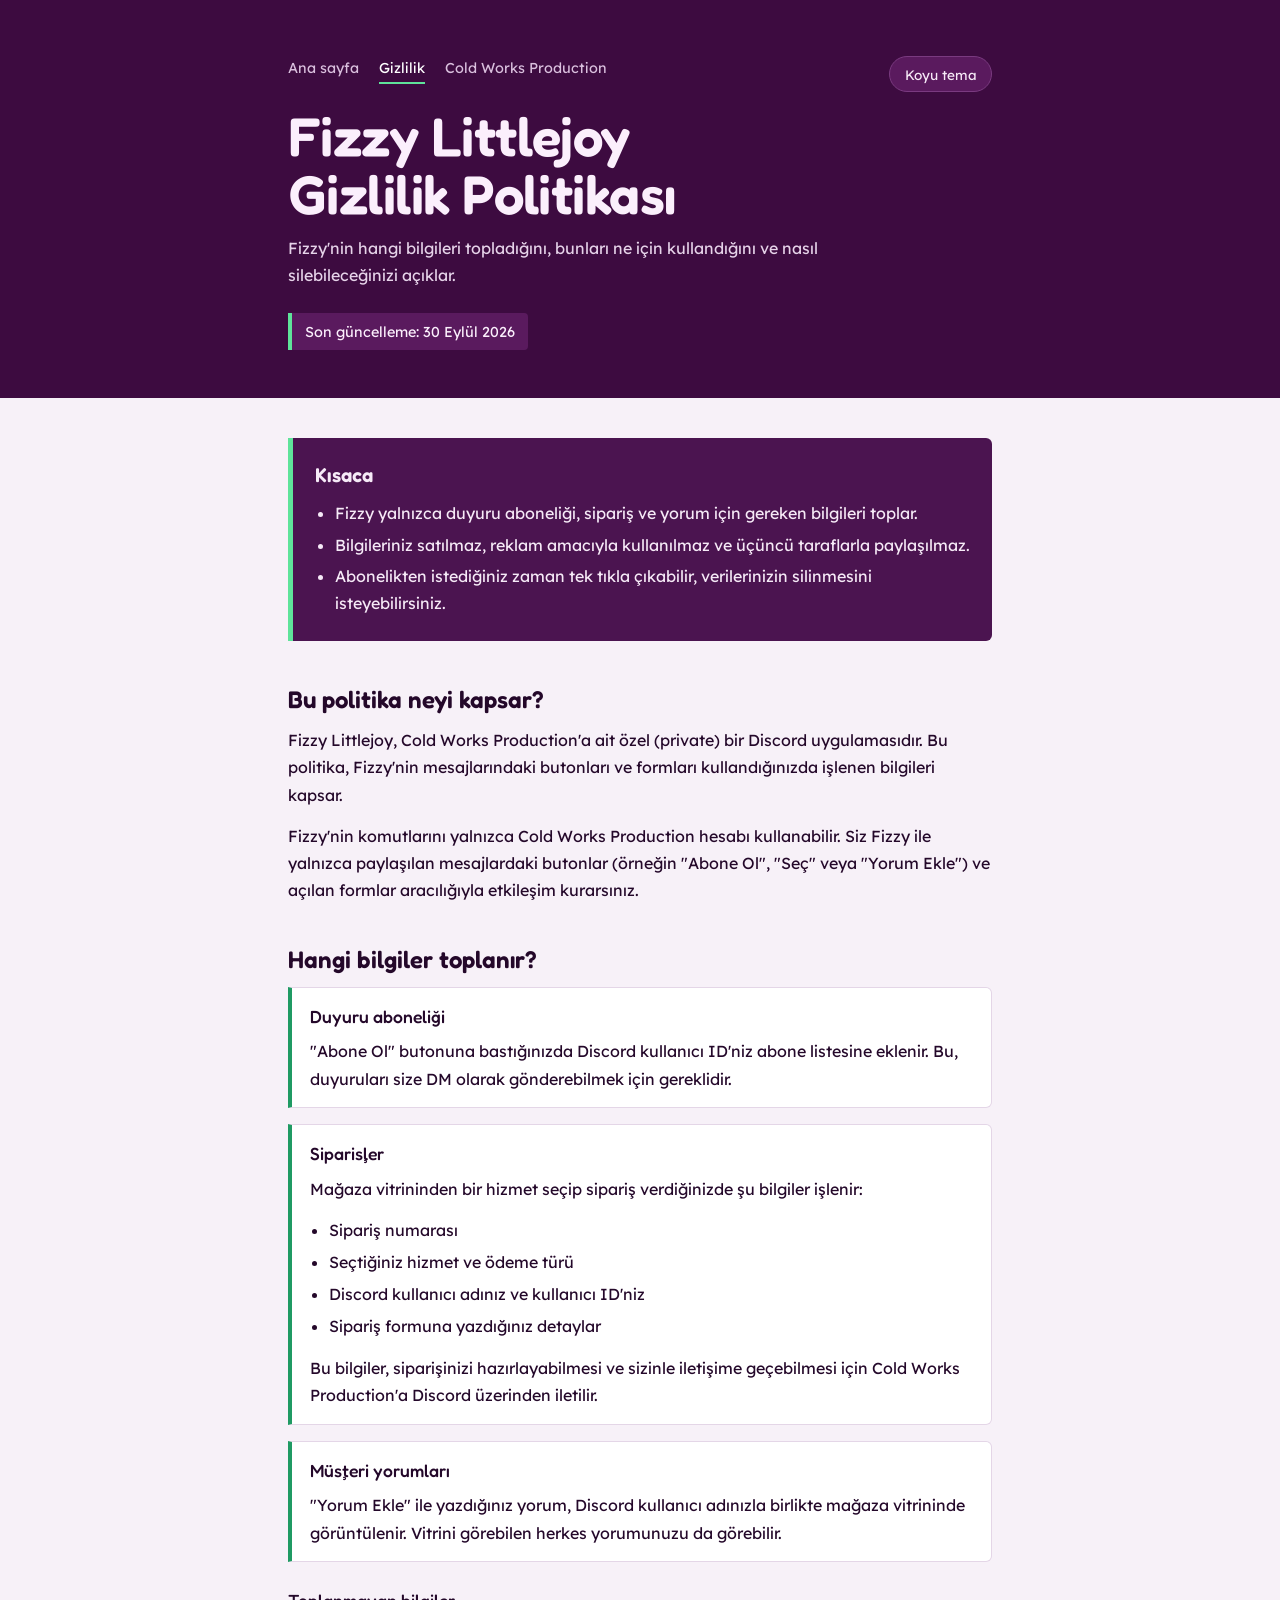
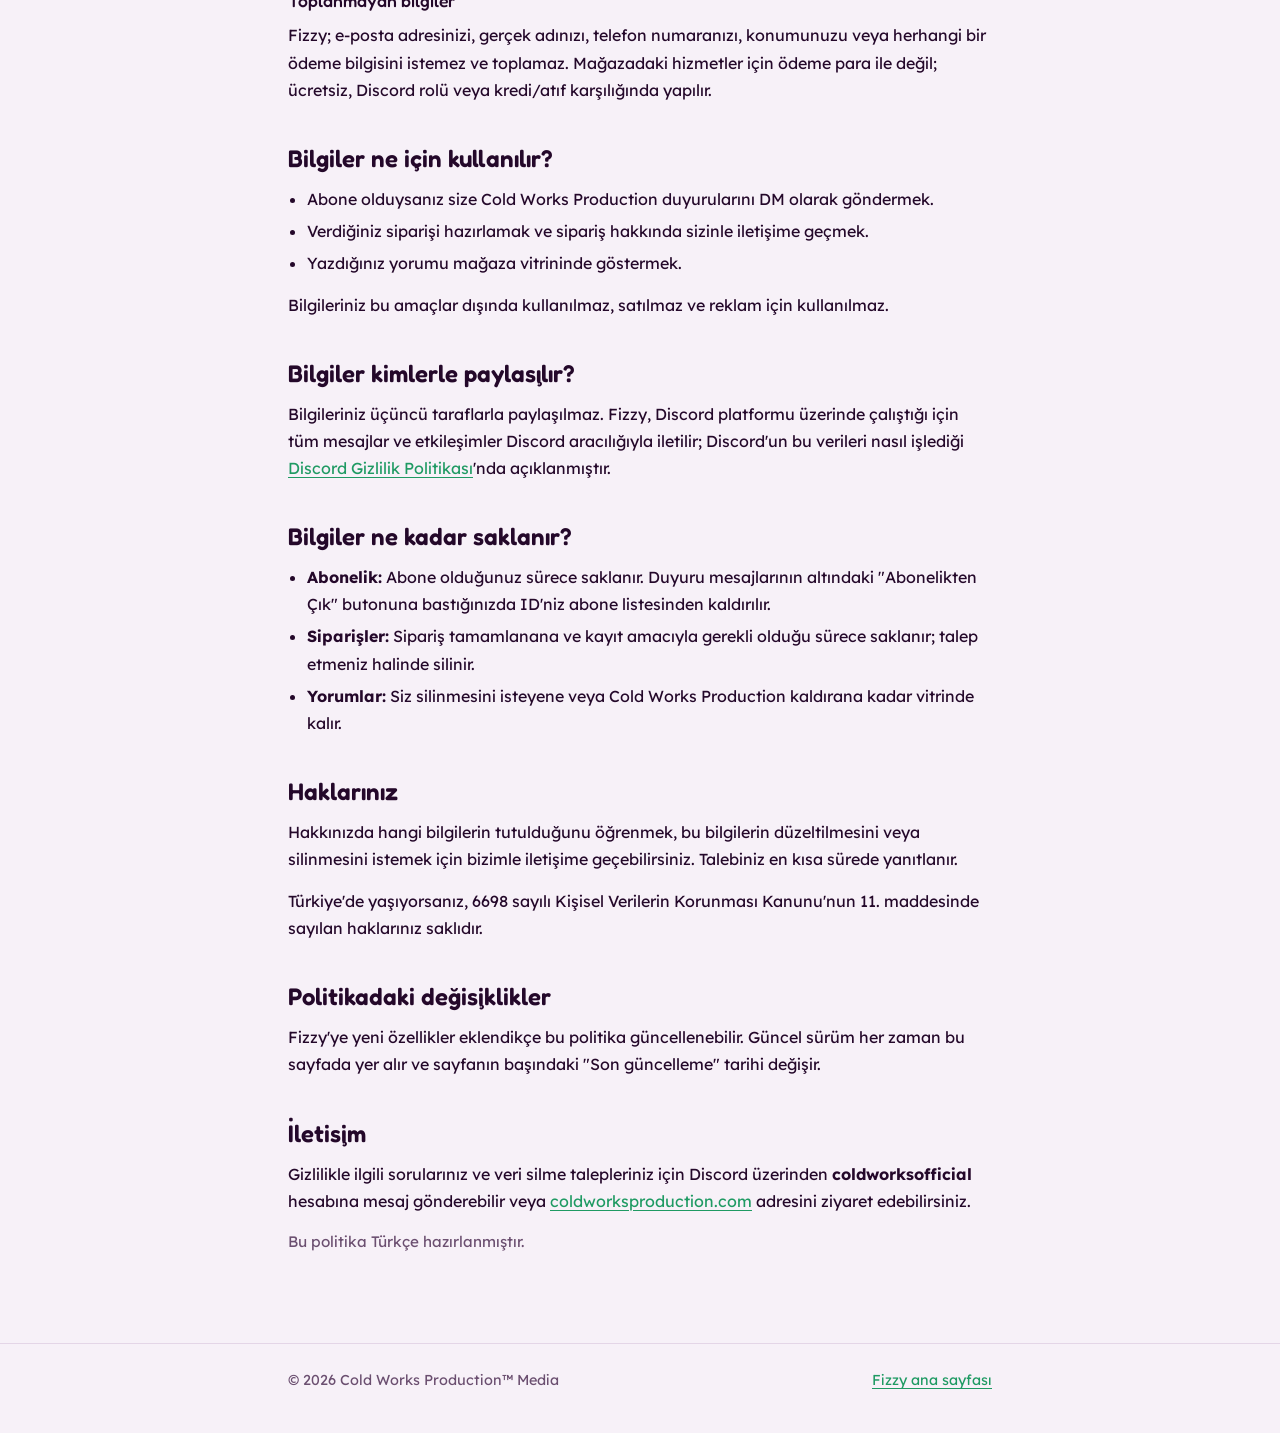
==== index.html @ 58dee3a3 "Add files via upload" ====
<!DOCTYPE html>
<html lang="tr">
<head>
<meta charset="UTF-8">
<meta name="viewport" content="width=device-width, initial-scale=1, viewport-fit=cover">
<title>Fizzy Littlejoy — Gizlilik Politikası</title>
<meta name="description" content="Fizzy Littlejoy Discord uygulamasının gizlilik politikası. Cold Works Production.">
<link rel="icon" href="data:image/svg+xml,<svg xmlns='http://www.w3.org/2000/svg' viewBox='0 0 100 100'><text y='.9em' font-size='90'>🫧</text></svg>">
<link rel="preconnect" href="https://fonts.googleapis.com">
<link rel="preconnect" href="https://fonts.gstatic.com" crossorigin>
<link href="https://fonts.googleapis.com/css2?family=Fredoka:wght@500;600&family=Lexend:wght@400;500&display=swap" rel="stylesheet">
<link rel="stylesheet" href="../style.css">
</head>
<body>

<header>
  <div class="wrap">
    <button class="theme-toggle" type="button" id="themeToggle" aria-label="Temayı değiştir">Koyu tema</button>
    <nav class="site-nav" aria-label="Site menüsü">
      <a href="../">Ana sayfa</a>
      <a href="./" aria-current="page">Gizlilik</a>
      <a href="https://coldworksproduction.com/">Cold Works Production</a>
    </nav>
    <h1>Fizzy Littlejoy<br>Gizlilik Politikası</h1>
    <p>Fizzy'nin hangi bilgileri topladığını, bunları ne için kullandığını ve nasıl silebileceğinizi açıklar.</p>
    <div class="updated">Son güncelleme: 30 Eylül 2026</div>
  </div>
</header>

<main>
  <div class="wrap">

    <div class="summary">
      <h2>Kısaca</h2>
      <ul>
        <li>Fizzy yalnızca duyuru aboneliği, sipariş ve yorum için gereken bilgileri toplar.</li>
        <li>Bilgileriniz satılmaz, reklam amacıyla kullanılmaz ve üçüncü taraflarla paylaşılmaz.</li>
        <li>Abonelikten istediğiniz zaman tek tıkla çıkabilir, verilerinizin silinmesini isteyebilirsiniz.</li>
      </ul>
    </div>

    <section id="hakkinda">
      <h2>Bu politika neyi kapsar?</h2>
      <p>Fizzy Littlejoy, Cold Works Production'a ait özel (private) bir Discord uygulamasıdır. Bu politika, Fizzy'nin mesajlarındaki butonları ve formları kullandığınızda işlenen bilgileri kapsar.</p>
      <p>Fizzy'nin komutlarını yalnızca Cold Works Production hesabı kullanabilir. Siz Fizzy ile yalnızca paylaşılan mesajlardaki butonlar (örneğin "Abone Ol", "Seç" veya "Yorum Ekle") ve açılan formlar aracılığıyla etkileşim kurarsınız.</p>
    </section>

    <section id="veriler">
      <h2>Hangi bilgiler toplanır?</h2>

      <div class="data">
        <h3>Duyuru aboneliği</h3>
        <p>"Abone Ol" butonuna bastığınızda Discord kullanıcı ID'niz abone listesine eklenir. Bu, duyuruları size DM olarak gönderebilmek için gereklidir.</p>
      </div>

      <div class="data">
        <h3>Siparişler</h3>
        <p>Mağaza vitrininden bir hizmet seçip sipariş verdiğinizde şu bilgiler işlenir:</p>
        <ul>
          <li>Sipariş numarası</li>
          <li>Seçtiğiniz hizmet ve ödeme türü</li>
          <li>Discord kullanıcı adınız ve kullanıcı ID'niz</li>
          <li>Sipariş formuna yazdığınız detaylar</li>
        </ul>
        <p>Bu bilgiler, siparişinizi hazırlayabilmesi ve sizinle iletişime geçebilmesi için Cold Works Production'a Discord üzerinden iletilir.</p>
      </div>

      <div class="data">
        <h3>Müşteri yorumları</h3>
        <p>"Yorum Ekle" ile yazdığınız yorum, Discord kullanıcı adınızla birlikte mağaza vitrininde görüntülenir. Vitrini görebilen herkes yorumunuzu da görebilir.</p>
      </div>

      <h3>Toplanmayan bilgiler</h3>
      <p>Fizzy; e-posta adresinizi, gerçek adınızı, telefon numaranızı, konumunuzu veya herhangi bir ödeme bilgisini istemez ve toplamaz. Mağazadaki hizmetler için ödeme para ile değil; ücretsiz, Discord rolü veya kredi/atıf karşılığında yapılır.</p>
    </section>

    <section id="kullanim">
      <h2>Bilgiler ne için kullanılır?</h2>
      <ul>
        <li>Abone olduysanız size Cold Works Production duyurularını DM olarak göndermek.</li>
        <li>Verdiğiniz siparişi hazırlamak ve sipariş hakkında sizinle iletişime geçmek.</li>
        <li>Yazdığınız yorumu mağaza vitrininde göstermek.</li>
      </ul>
      <p>Bilgileriniz bu amaçlar dışında kullanılmaz, satılmaz ve reklam için kullanılmaz.</p>
    </section>

    <section id="paylasim">
      <h2>Bilgiler kimlerle paylaşılır?</h2>
      <p>Bilgileriniz üçüncü taraflarla paylaşılmaz. Fizzy, Discord platformu üzerinde çalıştığı için tüm mesajlar ve etkileşimler Discord aracılığıyla iletilir; Discord'un bu verileri nasıl işlediği <a href="https://discord.com/privacy" rel="noopener">Discord Gizlilik Politikası</a>'nda açıklanmıştır.</p>
    </section>

    <section id="saklama">
      <h2>Bilgiler ne kadar saklanır?</h2>
      <ul>
        <li><strong>Abonelik:</strong> Abone olduğunuz sürece saklanır. Duyuru mesajlarının altındaki "Abonelikten Çık" butonuna bastığınızda ID'niz abone listesinden kaldırılır.</li>
        <li><strong>Siparişler:</strong> Sipariş tamamlanana ve kayıt amacıyla gerekli olduğu sürece saklanır; talep etmeniz halinde silinir.</li>
        <li><strong>Yorumlar:</strong> Siz silinmesini isteyene veya Cold Works Production kaldırana kadar vitrinde kalır.</li>
      </ul>
    </section>

    <section id="haklar">
      <h2>Haklarınız</h2>
      <p>Hakkınızda hangi bilgilerin tutulduğunu öğrenmek, bu bilgilerin düzeltilmesini veya silinmesini istemek için bizimle iletişime geçebilirsiniz. Talebiniz en kısa sürede yanıtlanır.</p>
      <p>Türkiye'de yaşıyorsanız, 6698 sayılı Kişisel Verilerin Korunması Kanunu'nun 11. maddesinde sayılan haklarınız saklıdır.</p>
    </section>

    <section id="degisiklikler">
      <h2>Politikadaki değişiklikler</h2>
      <p>Fizzy'ye yeni özellikler eklendikçe bu politika güncellenebilir. Güncel sürüm her zaman bu sayfada yer alır ve sayfanın başındaki "Son güncelleme" tarihi değişir.</p>
    </section>

    <section id="iletisim">
      <h2>İletişim</h2>
      <p>Gizlilikle ilgili sorularınız ve veri silme talepleriniz için Discord üzerinden <strong>coldworksofficial</strong> hesabına mesaj gönderebilir veya <a href="https://coldworksproduction.com/">coldworksproduction.com</a> adresini ziyaret edebilirsiniz.</p>
      <p class="note">Bu politika Türkçe hazırlanmıştır.</p>
    </section>

  </div>
</main>

<footer>
  <div class="wrap">
    <span>© <span id="year">2026</span> Cold Works Production™ Media</span>
    <a href="../">Fizzy ana sayfası</a>
  </div>
</footer>

<script src="../script.js"></script>
</body>
</html>
---- style.css ----
:root {
  --plum: #3d0b40;
  --plum-soft: #5a1a5e;
  --embed: #4b1450;
  --paper: #f7f1f8;
  --card: #ffffff;
  --ink: #24082a;
  --muted: #6b4f70;
  --fizzy: #1f9a63;
  --fizzy-bright: #5fe39a;
  --line: #e4d6e7;
  --head-font: "Fredoka", "Trebuchet MS", system-ui, sans-serif;
  --body-font: "Lexend", "Segoe UI", system-ui, sans-serif;
  box-sizing: border-box;
  padding-top: env(safe-area-inset-top, 0px);
  padding-bottom: env(safe-area-inset-bottom, 0px);
}
@media (prefers-color-scheme: dark) {
  :root:not([data-theme="light"]) {
    --paper: #1b0a1e;
    --card: #2a1030;
    --ink: #f3e8f5;
    --muted: #c3a9c8;
    --fizzy: #5fe39a;
    --line: #43214a;
  }
}
:root[data-theme="dark"] {
  --paper: #1b0a1e;
  --card: #2a1030;
  --ink: #f3e8f5;
  --muted: #c3a9c8;
  --fizzy: #5fe39a;
  --line: #43214a;
}
*, *::before, *::after { box-sizing: inherit; }
html { scroll-padding-top: env(safe-area-inset-top, 0px); }
body {
  margin: 0;
  background: var(--paper);
  color: var(--ink);
  font-family: var(--body-font);
  font-size: 1rem;
  line-height: 1.7;
}
a { color: var(--fizzy); text-underline-offset: 3px; }
a:focus-visible { outline: 3px solid var(--fizzy-bright); outline-offset: 2px; border-radius: 3px; }

header {
  background: var(--plum);
  color: #fbeffc;
  padding: 3.5rem 1.25rem 3rem;
}
.wrap { max-width: 44rem; margin: 0 auto; }
.brand {
  display: inline-block;
  font-size: 0.9rem;
  color: #d9bfdd;
  text-decoration: none;
  margin-bottom: 1.5rem;
}
.brand:hover { color: #fff; }
header h1 {
  font-family: var(--head-font);
  font-weight: 600;
  font-size: clamp(2.2rem, 7vw, 3.4rem);
  line-height: 1.05;
  margin: 0 0 0.75rem;
  letter-spacing: -0.01em;
}
header p { margin: 0; color: #e6d3e9; max-width: 36rem; }
.updated {
  margin-top: 1.5rem;
  display: inline-block;
  background: var(--plum-soft);
  border-left: 4px solid var(--fizzy-bright);
  padding: 0.4rem 0.8rem;
  border-radius: 0 4px 4px 0;
  font-size: 0.9rem;
}

main { padding: 2.5rem 1.25rem 3rem; }
.summary {
  background: var(--embed);
  color: #f6eaf7;
  border-left: 5px solid var(--fizzy-bright);
  border-radius: 0 6px 6px 0;
  padding: 1.25rem 1.4rem;
  margin-bottom: 2.75rem;
}
.summary h2 {
  font-family: var(--head-font);
  font-weight: 600;
  font-size: 1.25rem;
  margin: 0 0 0.5rem;
}
.summary ul { margin: 0; padding-left: 1.2rem; }
.summary li { margin: 0.25rem 0; }

section { margin-bottom: 2.5rem; }
section h2 {
  font-family: var(--head-font);
  font-weight: 600;
  font-size: 1.5rem;
  line-height: 1.25;
  margin: 0 0 0.75rem;
}
section h3 {
  font-family: var(--head-font);
  font-weight: 500;
  font-size: 1.1rem;
  margin: 1.5rem 0 0.4rem;
}
section p { margin: 0 0 0.9rem; }
section ul { margin: 0 0 0.9rem; padding-left: 1.2rem; }
section li { margin: 0.3rem 0; }

.data {
  background: var(--card);
  border: 1px solid var(--line);
  border-left: 4px solid var(--fizzy);
  border-radius: 0 6px 6px 0;
  padding: 0.9rem 1.1rem;
  margin: 0 0 1rem;
}
.data h3 { margin-top: 0; }
.data p:last-child, .data ul:last-child { margin-bottom: 0; }
.note { color: var(--muted); font-size: 0.95rem; }

footer {
  border-top: 1px solid var(--line);
  padding: 1.5rem 1.25rem 2.5rem;
  color: var(--muted);
  font-size: 0.9rem;
}
footer .wrap { display: flex; flex-wrap: wrap; gap: 0.5rem 1.5rem; justify-content: space-between; }

.theme-toggle {
  float: right;
  font: inherit;
  font-size: 0.85rem;
  color: #f6eaf7;
  background: var(--plum-soft);
  border: 1px solid #7a3a80;
  border-radius: 999px;
  padding: 0.35rem 0.9rem;
  cursor: pointer;
}
.theme-toggle:hover { background: #6d2472; }
.theme-toggle:focus-visible { outline: 3px solid var(--fizzy-bright); outline-offset: 2px; }

.site-nav {
  display: flex;
  flex-wrap: wrap;
  gap: 0.4rem 1.25rem;
  margin-bottom: 1.5rem;
  font-size: 0.9rem;
}
.site-nav a {
  color: #d9bfdd;
  text-decoration: none;
  padding-bottom: 2px;
  border-bottom: 2px solid transparent;
}
.site-nav a:hover { color: #fff; }
.site-nav a[aria-current="page"] {
  color: #fff;
  border-bottom-color: var(--fizzy-bright);
}
.site-nav a:focus-visible { outline: 3px solid var(--fizzy-bright); outline-offset: 2px; border-radius: 3px; }
.summary p { margin: 0; }
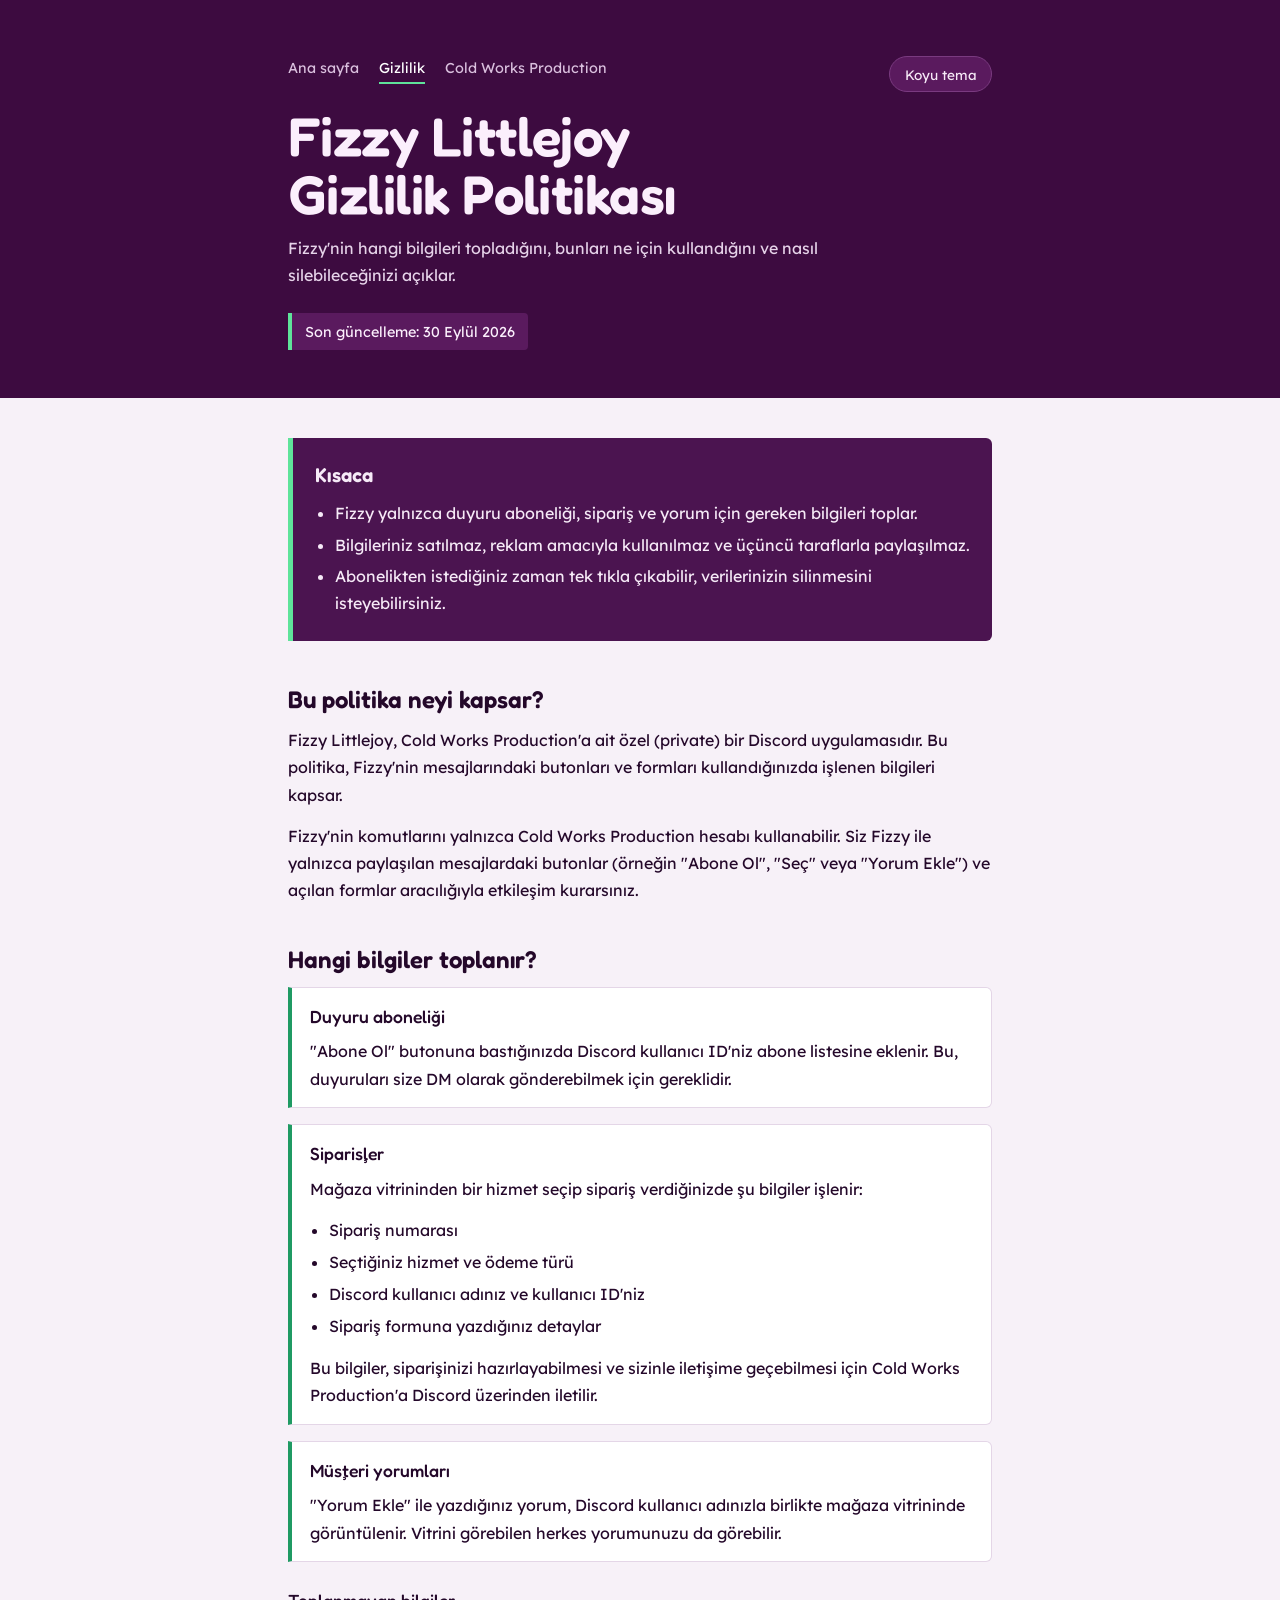
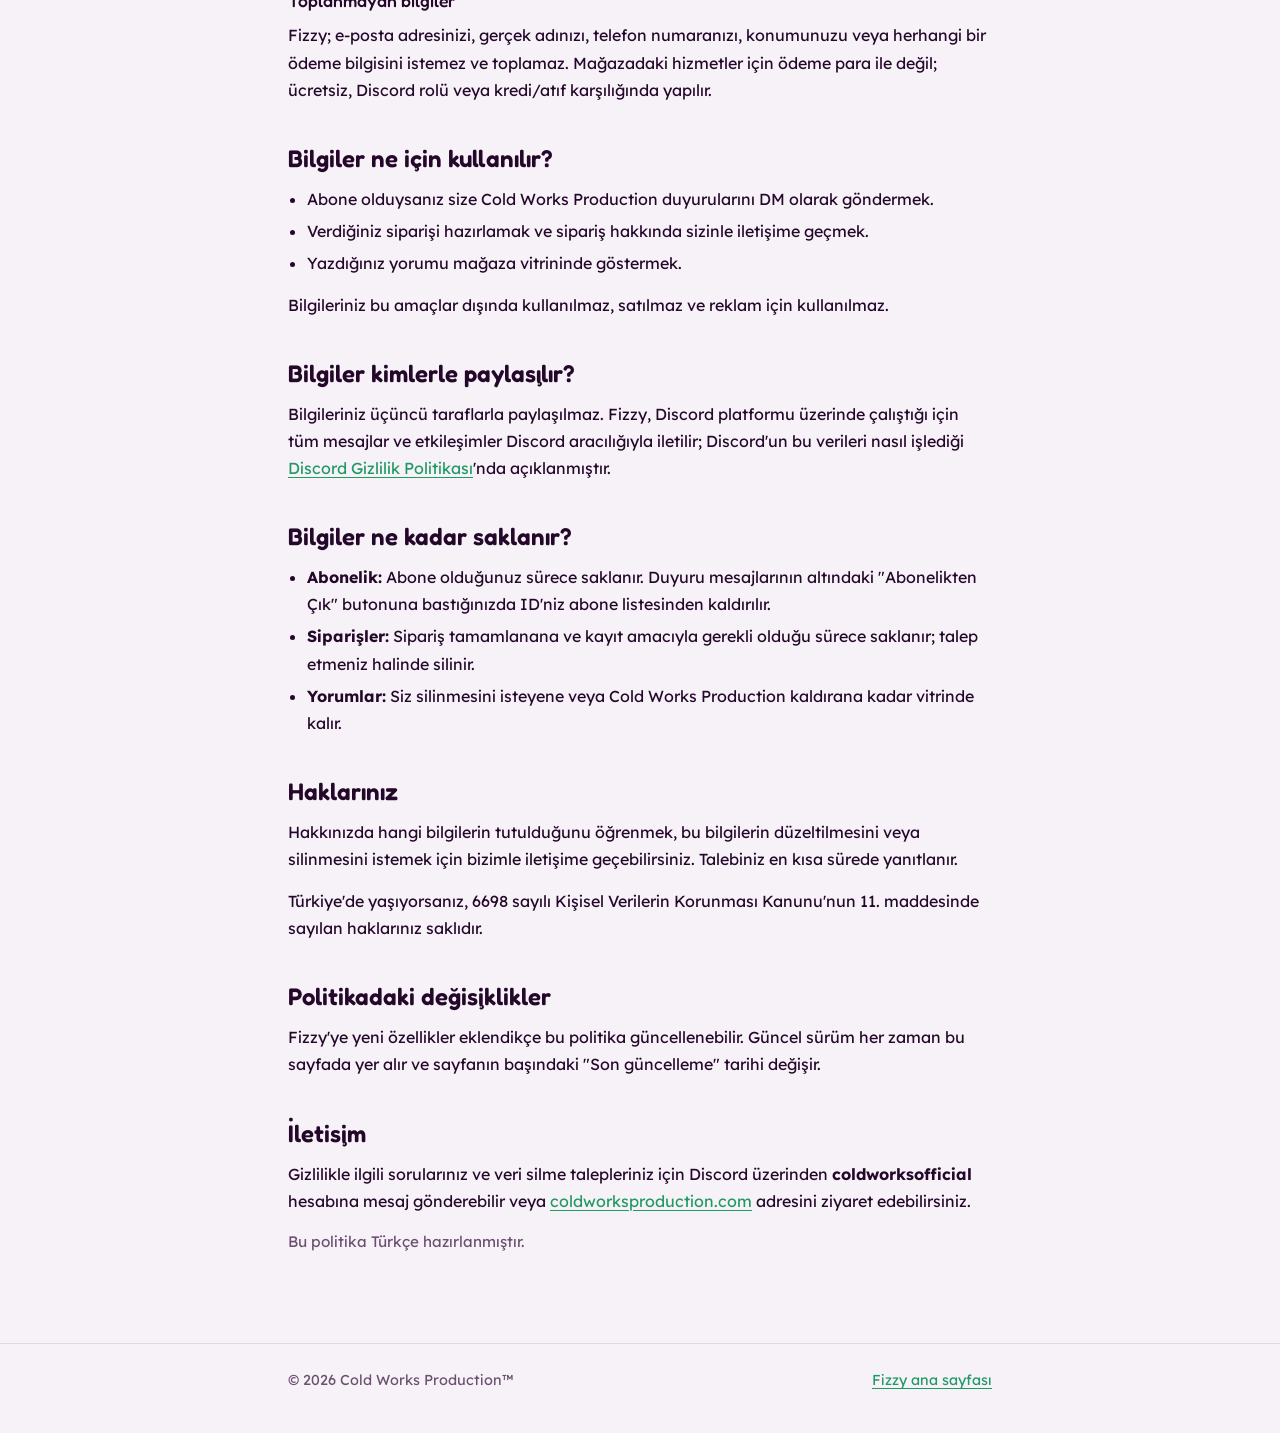
==== commit 0ccb43db: "Fix footer copyright text formatting" ====
--- a/index.html
+++ b/index.html
@@ -120,7 +120,7 @@
 
 <footer>
   <div class="wrap">
-    <span>© <span id="year">2026</span> Cold Works Production™ Media</span>
+    <span>© <span id="year">2026</span> Cold Works Production™</span>
     <a href="../">Fizzy ana sayfası</a>
   </div>
 </footer>
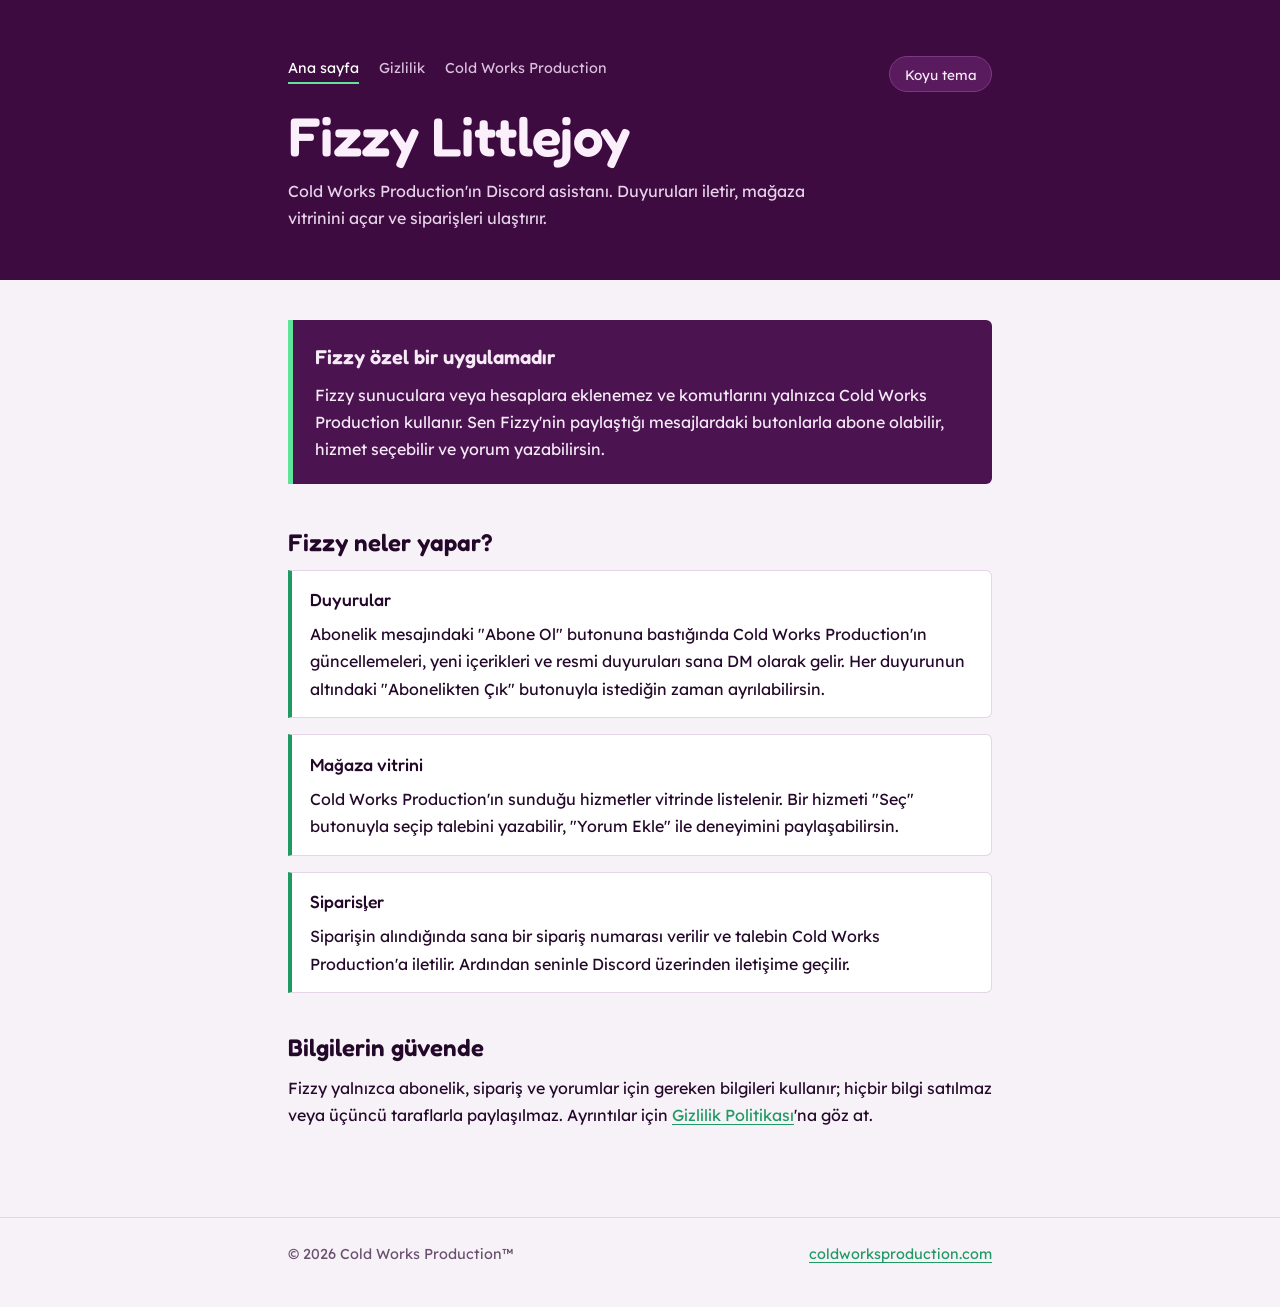
==== commit 0daebf1e: "Update privacy policy and site navigation links" ====
--- a/index.html
+++ b/index.html
@@ -3,13 +3,13 @@
 <head>
 <meta charset="UTF-8">
 <meta name="viewport" content="width=device-width, initial-scale=1, viewport-fit=cover">
-<title>Fizzy Littlejoy — Gizlilik Politikası</title>
-<meta name="description" content="Fizzy Littlejoy Discord uygulamasının gizlilik politikası. Cold Works Production.">
+<title>Fizzy Littlejoy — Cold Works Production</title>
+<meta name="description" content="Fizzy Littlejoy, Cold Works Production'ın duyuru ve mağaza asistanı Discord uygulaması.">
 <link rel="icon" href="data:image/svg+xml,<svg xmlns='http://www.w3.org/2000/svg' viewBox='0 0 100 100'><text y='.9em' font-size='90'>🫧</text></svg>">
 <link rel="preconnect" href="https://fonts.googleapis.com">
 <link rel="preconnect" href="https://fonts.gstatic.com" crossorigin>
 <link href="https://fonts.googleapis.com/css2?family=Fredoka:wght@500;600&family=Lexend:wght@400;500&display=swap" rel="stylesheet">
-<link rel="stylesheet" href="../style.css">
+<link rel="stylesheet" href="style.css">
 </head>
 <body>
 
@@ -17,13 +17,12 @@
   <div class="wrap">
     <button class="theme-toggle" type="button" id="themeToggle" aria-label="Temayı değiştir">Koyu tema</button>
     <nav class="site-nav" aria-label="Site menüsü">
-      <a href="../">Ana sayfa</a>
-      <a href="./" aria-current="page">Gizlilik</a>
+      <a href="./" aria-current="page">Ana sayfa</a>
+      <a href="privacy/">Gizlilik</a>
       <a href="https://coldworksproduction.com/">Cold Works Production</a>
     </nav>
-    <h1>Fizzy Littlejoy<br>Gizlilik Politikası</h1>
-    <p>Fizzy'nin hangi bilgileri topladığını, bunları ne için kullandığını ve nasıl silebileceğinizi açıklar.</p>
-    <div class="updated">Son güncelleme: 30 Eylül 2026</div>
+    <h1>Fizzy Littlejoy</h1>
+    <p>Cold Works Production'ın Discord asistanı. Duyuruları iletir, mağaza vitrinini açar ve siparişleri ulaştırır.</p>
   </div>
 </header>
 
@@ -31,88 +30,32 @@
   <div class="wrap">
 
     <div class="summary">
-      <h2>Kısaca</h2>
-      <ul>
-        <li>Fizzy yalnızca duyuru aboneliği, sipariş ve yorum için gereken bilgileri toplar.</li>
-        <li>Bilgileriniz satılmaz, reklam amacıyla kullanılmaz ve üçüncü taraflarla paylaşılmaz.</li>
-        <li>Abonelikten istediğiniz zaman tek tıkla çıkabilir, verilerinizin silinmesini isteyebilirsiniz.</li>
-      </ul>
+      <h2>Fizzy özel bir uygulamadır</h2>
+      <p>Fizzy sunuculara veya hesaplara eklenemez ve komutlarını yalnızca Cold Works Production kullanır. Sen Fizzy'nin paylaştığı mesajlardaki butonlarla abone olabilir, hizmet seçebilir ve yorum yazabilirsin.</p>
     </div>
 
-    <section id="hakkinda">
-      <h2>Bu politika neyi kapsar?</h2>
-      <p>Fizzy Littlejoy, Cold Works Production'a ait özel (private) bir Discord uygulamasıdır. Bu politika, Fizzy'nin mesajlarındaki butonları ve formları kullandığınızda işlenen bilgileri kapsar.</p>
-      <p>Fizzy'nin komutlarını yalnızca Cold Works Production hesabı kullanabilir. Siz Fizzy ile yalnızca paylaşılan mesajlardaki butonlar (örneğin "Abone Ol", "Seç" veya "Yorum Ekle") ve açılan formlar aracılığıyla etkileşim kurarsınız.</p>
-    </section>
-
-    <section id="veriler">
-      <h2>Hangi bilgiler toplanır?</h2>
+    <section id="neler-yapar">
+      <h2>Fizzy neler yapar?</h2>
 
       <div class="data">
-        <h3>Duyuru aboneliği</h3>
-        <p>"Abone Ol" butonuna bastığınızda Discord kullanıcı ID'niz abone listesine eklenir. Bu, duyuruları size DM olarak gönderebilmek için gereklidir.</p>
+        <h3>Duyurular</h3>
+        <p>Abonelik mesajındaki "Abone Ol" butonuna bastığında Cold Works Production'ın güncellemeleri, yeni içerikleri ve resmi duyuruları sana DM olarak gelir. Her duyurunun altındaki "Abonelikten Çık" butonuyla istediğin zaman ayrılabilirsin.</p>
+      </div>
+
+      <div class="data">
+        <h3>Mağaza vitrini</h3>
+        <p>Cold Works Production'ın sunduğu hizmetler vitrinde listelenir. Bir hizmeti "Seç" butonuyla seçip talebini yazabilir, "Yorum Ekle" ile deneyimini paylaşabilirsin.</p>
       </div>
 
       <div class="data">
         <h3>Siparişler</h3>
-        <p>Mağaza vitrininden bir hizmet seçip sipariş verdiğinizde şu bilgiler işlenir:</p>
-        <ul>
-          <li>Sipariş numarası</li>
-          <li>Seçtiğiniz hizmet ve ödeme türü</li>
-          <li>Discord kullanıcı adınız ve kullanıcı ID'niz</li>
-          <li>Sipariş formuna yazdığınız detaylar</li>
-        </ul>
-        <p>Bu bilgiler, siparişinizi hazırlayabilmesi ve sizinle iletişime geçebilmesi için Cold Works Production'a Discord üzerinden iletilir.</p>
+        <p>Siparişin alındığında sana bir sipariş numarası verilir ve talebin Cold Works Production'a iletilir. Ardından seninle Discord üzerinden iletişime geçilir.</p>
       </div>
-
-      <div class="data">
-        <h3>Müşteri yorumları</h3>
-        <p>"Yorum Ekle" ile yazdığınız yorum, Discord kullanıcı adınızla birlikte mağaza vitrininde görüntülenir. Vitrini görebilen herkes yorumunuzu da görebilir.</p>
-      </div>
-
-      <h3>Toplanmayan bilgiler</h3>
-      <p>Fizzy; e-posta adresinizi, gerçek adınızı, telefon numaranızı, konumunuzu veya herhangi bir ödeme bilgisini istemez ve toplamaz. Mağazadaki hizmetler için ödeme para ile değil; ücretsiz, Discord rolü veya kredi/atıf karşılığında yapılır.</p>
     </section>
 
-    <section id="kullanim">
-      <h2>Bilgiler ne için kullanılır?</h2>
-      <ul>
-        <li>Abone olduysanız size Cold Works Production duyurularını DM olarak göndermek.</li>
-        <li>Verdiğiniz siparişi hazırlamak ve sipariş hakkında sizinle iletişime geçmek.</li>
-        <li>Yazdığınız yorumu mağaza vitrininde göstermek.</li>
-      </ul>
-      <p>Bilgileriniz bu amaçlar dışında kullanılmaz, satılmaz ve reklam için kullanılmaz.</p>
-    </section>
-
-    <section id="paylasim">
-      <h2>Bilgiler kimlerle paylaşılır?</h2>
-      <p>Bilgileriniz üçüncü taraflarla paylaşılmaz. Fizzy, Discord platformu üzerinde çalıştığı için tüm mesajlar ve etkileşimler Discord aracılığıyla iletilir; Discord'un bu verileri nasıl işlediği <a href="https://discord.com/privacy" rel="noopener">Discord Gizlilik Politikası</a>'nda açıklanmıştır.</p>
-    </section>
-
-    <section id="saklama">
-      <h2>Bilgiler ne kadar saklanır?</h2>
-      <ul>
-        <li><strong>Abonelik:</strong> Abone olduğunuz sürece saklanır. Duyuru mesajlarının altındaki "Abonelikten Çık" butonuna bastığınızda ID'niz abone listesinden kaldırılır.</li>
-        <li><strong>Siparişler:</strong> Sipariş tamamlanana ve kayıt amacıyla gerekli olduğu sürece saklanır; talep etmeniz halinde silinir.</li>
-        <li><strong>Yorumlar:</strong> Siz silinmesini isteyene veya Cold Works Production kaldırana kadar vitrinde kalır.</li>
-      </ul>
-    </section>
-
-    <section id="haklar">
-      <h2>Haklarınız</h2>
-      <p>Hakkınızda hangi bilgilerin tutulduğunu öğrenmek, bu bilgilerin düzeltilmesini veya silinmesini istemek için bizimle iletişime geçebilirsiniz. Talebiniz en kısa sürede yanıtlanır.</p>
-      <p>Türkiye'de yaşıyorsanız, 6698 sayılı Kişisel Verilerin Korunması Kanunu'nun 11. maddesinde sayılan haklarınız saklıdır.</p>
-    </section>
-
-    <section id="degisiklikler">
-      <h2>Politikadaki değişiklikler</h2>
-      <p>Fizzy'ye yeni özellikler eklendikçe bu politika güncellenebilir. Güncel sürüm her zaman bu sayfada yer alır ve sayfanın başındaki "Son güncelleme" tarihi değişir.</p>
-    </section>
-
-    <section id="iletisim">
-      <h2>İletişim</h2>
-      <p>Gizlilikle ilgili sorularınız ve veri silme talepleriniz için Discord üzerinden <strong>coldworksofficial</strong> hesabına mesaj gönderebilir veya <a href="https://coldworksproduction.com/">coldworksproduction.com</a> adresini ziyaret edebilirsiniz.</p>
-      <p class="note">Bu politika Türkçe hazırlanmıştır.</p>
+    <section id="gizlilik">
+      <h2>Bilgilerin güvende</h2>
+      <p>Fizzy yalnızca abonelik, sipariş ve yorumlar için gereken bilgileri kullanır; hiçbir bilgi satılmaz veya üçüncü taraflarla paylaşılmaz. Ayrıntılar için <a href="privacy/">Gizlilik Politikası</a>'na göz at.</p>
     </section>
 
   </div>
@@ -121,10 +64,10 @@
 <footer>
   <div class="wrap">
     <span>© <span id="year">2026</span> Cold Works Production™</span>
-    <a href="../">Fizzy ana sayfası</a>
+    <a href="https://coldworksproduction.com/">coldworksproduction.com</a>
   </div>
 </footer>
 
-<script src="../script.js"></script>
+<script src="script.js"></script>
 </body>
 </html>
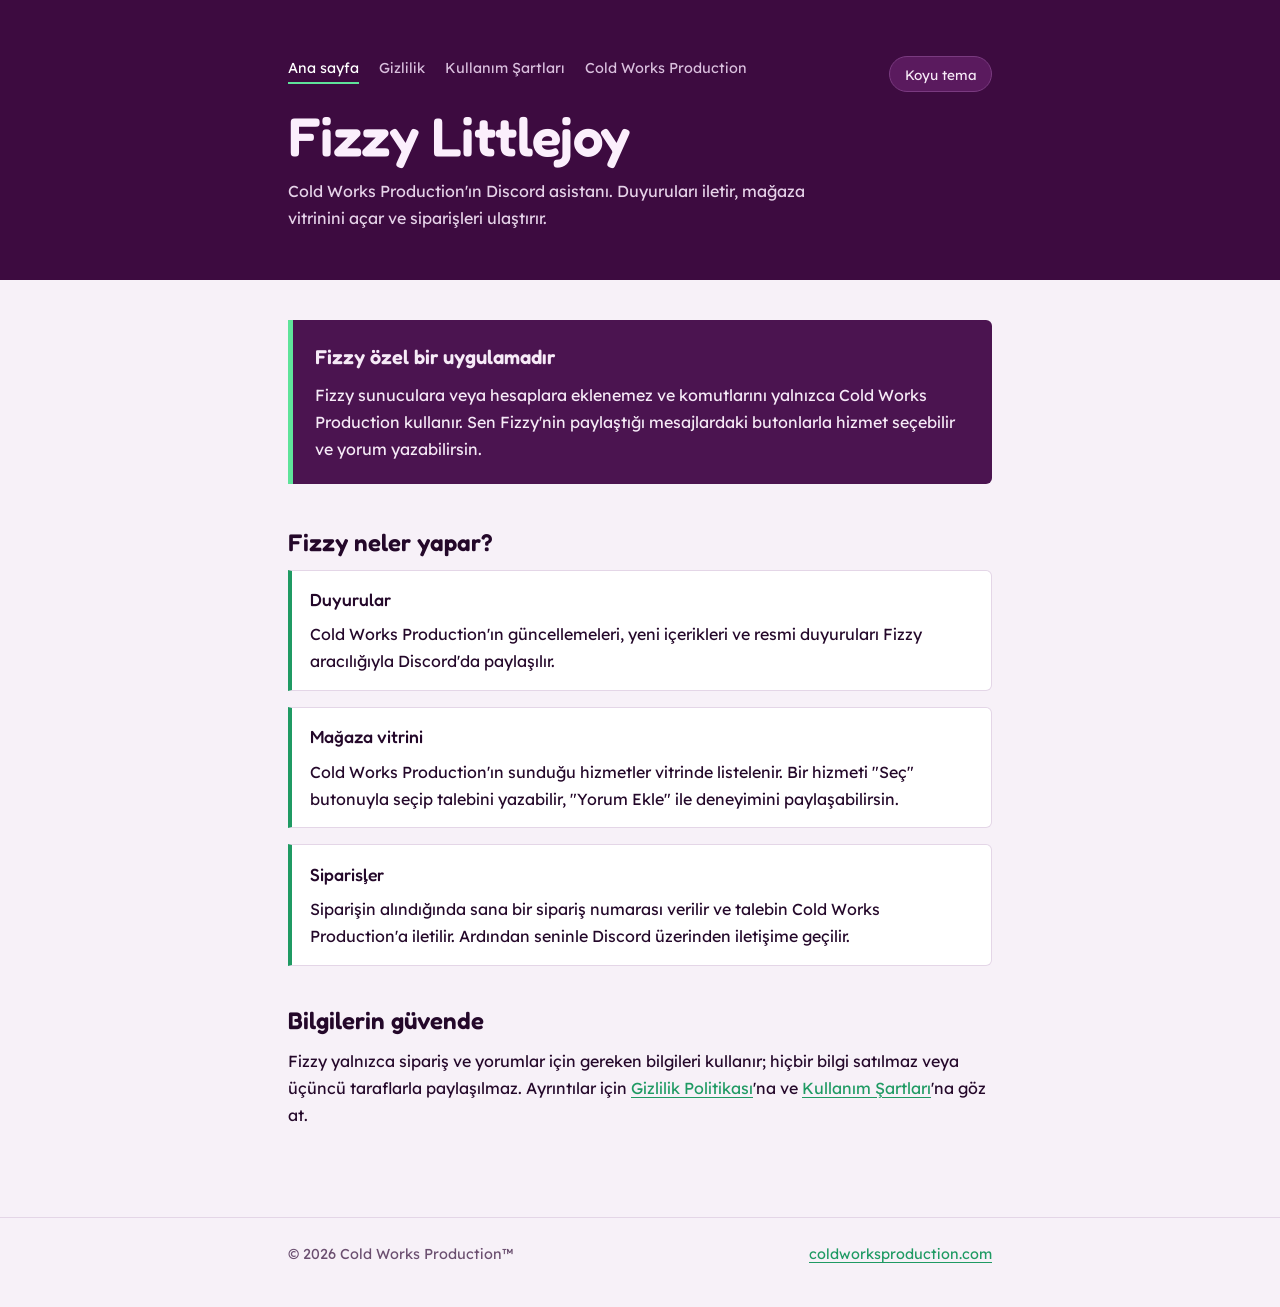
==== commit 71006336: "Update privacy policy and terms links in index.html" ====
--- a/index.html
+++ b/index.html
@@ -19,6 +19,7 @@
     <nav class="site-nav" aria-label="Site menüsü">
       <a href="./" aria-current="page">Ana sayfa</a>
       <a href="privacy/">Gizlilik</a>
+      <a href="terms/">Kullanım Şartları</a>
       <a href="https://coldworksproduction.com/">Cold Works Production</a>
     </nav>
     <h1>Fizzy Littlejoy</h1>
@@ -31,7 +32,7 @@
 
     <div class="summary">
       <h2>Fizzy özel bir uygulamadır</h2>
-      <p>Fizzy sunuculara veya hesaplara eklenemez ve komutlarını yalnızca Cold Works Production kullanır. Sen Fizzy'nin paylaştığı mesajlardaki butonlarla abone olabilir, hizmet seçebilir ve yorum yazabilirsin.</p>
+      <p>Fizzy sunuculara veya hesaplara eklenemez ve komutlarını yalnızca Cold Works Production kullanır. Sen Fizzy'nin paylaştığı mesajlardaki butonlarla hizmet seçebilir ve yorum yazabilirsin.</p>
     </div>
 
     <section id="neler-yapar">
@@ -39,7 +40,7 @@
 
       <div class="data">
         <h3>Duyurular</h3>
-        <p>Abonelik mesajındaki "Abone Ol" butonuna bastığında Cold Works Production'ın güncellemeleri, yeni içerikleri ve resmi duyuruları sana DM olarak gelir. Her duyurunun altındaki "Abonelikten Çık" butonuyla istediğin zaman ayrılabilirsin.</p>
+        <p>Cold Works Production'ın güncellemeleri, yeni içerikleri ve resmi duyuruları Fizzy aracılığıyla Discord'da paylaşılır.</p>
       </div>
 
       <div class="data">
@@ -55,7 +56,7 @@
 
     <section id="gizlilik">
       <h2>Bilgilerin güvende</h2>
-      <p>Fizzy yalnızca abonelik, sipariş ve yorumlar için gereken bilgileri kullanır; hiçbir bilgi satılmaz veya üçüncü taraflarla paylaşılmaz. Ayrıntılar için <a href="privacy/">Gizlilik Politikası</a>'na göz at.</p>
+      <p>Fizzy yalnızca sipariş ve yorumlar için gereken bilgileri kullanır; hiçbir bilgi satılmaz veya üçüncü taraflarla paylaşılmaz. Ayrıntılar için <a href="privacy/">Gizlilik Politikası</a>'na ve <a href="terms/">Kullanım Şartları</a>'na göz at.</p>
     </section>
 
   </div>
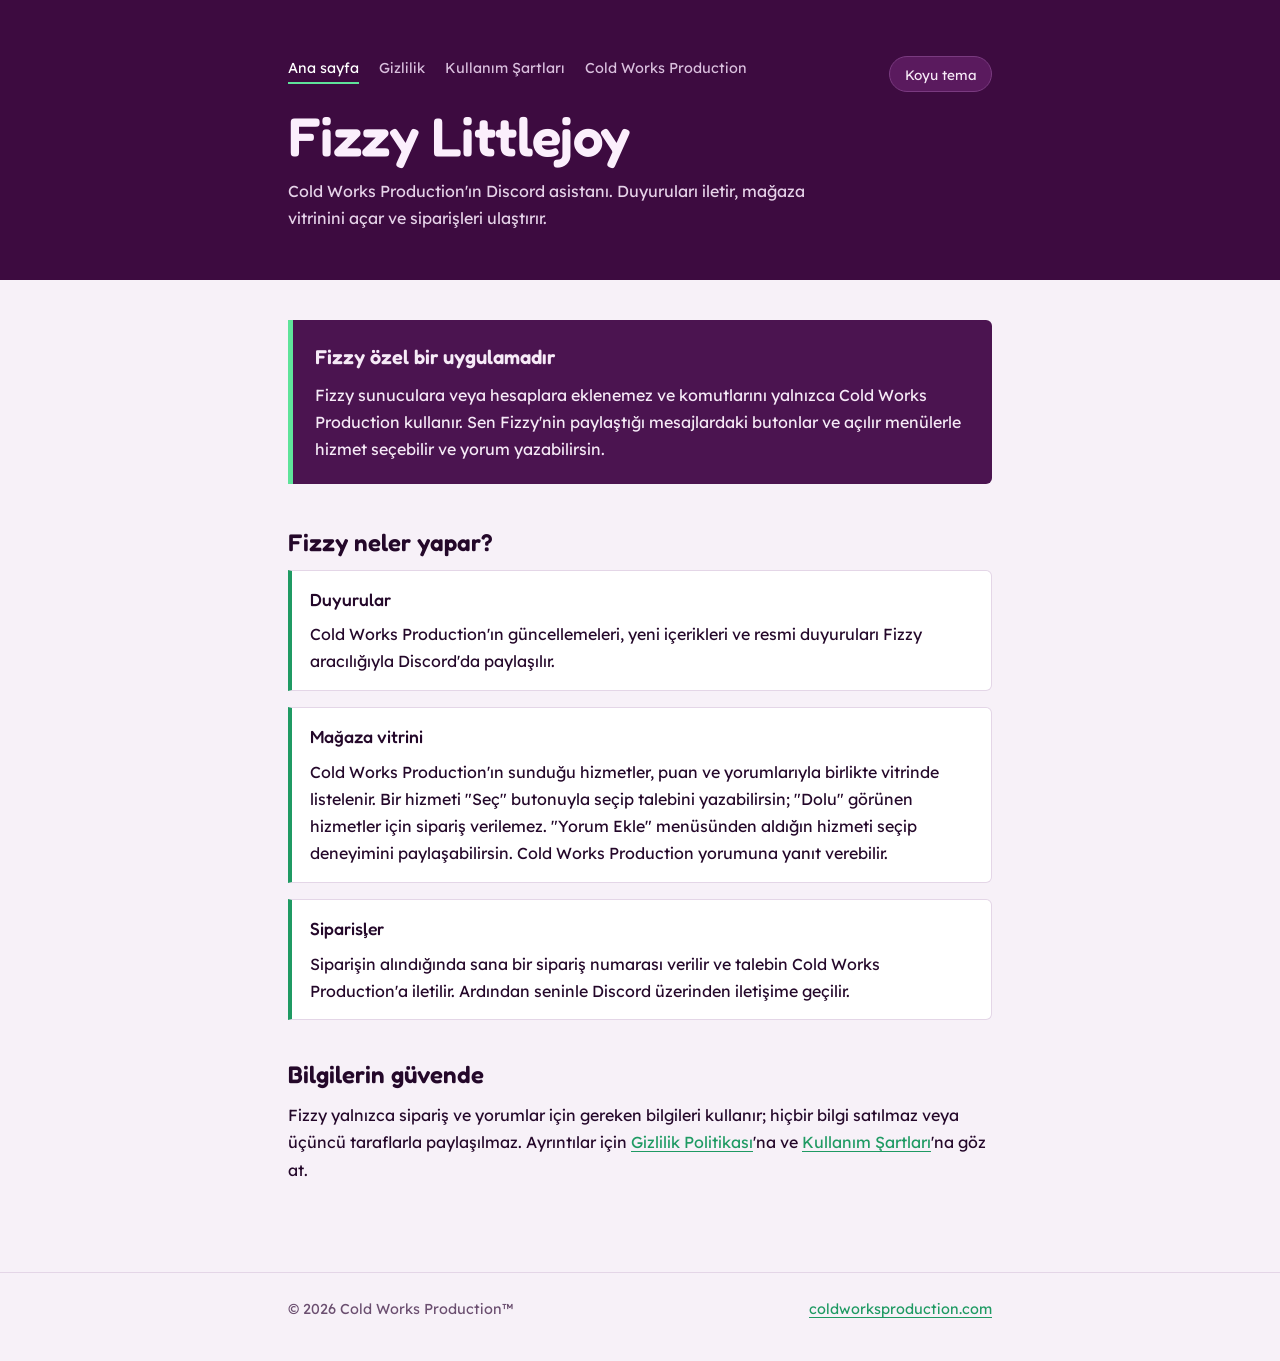
==== commit 70c7853f: "Enhance service descriptions in index.html Updated descriptions for services and added details about" ====
--- a/index.html
+++ b/index.html
@@ -32,7 +32,7 @@
 
     <div class="summary">
       <h2>Fizzy özel bir uygulamadır</h2>
-      <p>Fizzy sunuculara veya hesaplara eklenemez ve komutlarını yalnızca Cold Works Production kullanır. Sen Fizzy'nin paylaştığı mesajlardaki butonlarla hizmet seçebilir ve yorum yazabilirsin.</p>
+      <p>Fizzy sunuculara veya hesaplara eklenemez ve komutlarını yalnızca Cold Works Production kullanır. Sen Fizzy'nin paylaştığı mesajlardaki butonlar ve açılır menülerle hizmet seçebilir ve yorum yazabilirsin.</p>
     </div>
 
     <section id="neler-yapar">
@@ -45,7 +45,7 @@
 
       <div class="data">
         <h3>Mağaza vitrini</h3>
-        <p>Cold Works Production'ın sunduğu hizmetler vitrinde listelenir. Bir hizmeti "Seç" butonuyla seçip talebini yazabilir, "Yorum Ekle" ile deneyimini paylaşabilirsin.</p>
+        <p>Cold Works Production'ın sunduğu hizmetler, puan ve yorumlarıyla birlikte vitrinde listelenir. Bir hizmeti "Seç" butonuyla seçip talebini yazabilirsin; "Dolu" görünen hizmetler için sipariş verilemez. "Yorum Ekle" menüsünden aldığın hizmeti seçip deneyimini paylaşabilirsin. Cold Works Production yorumuna yanıt verebilir.</p>
       </div>
 
       <div class="data">
